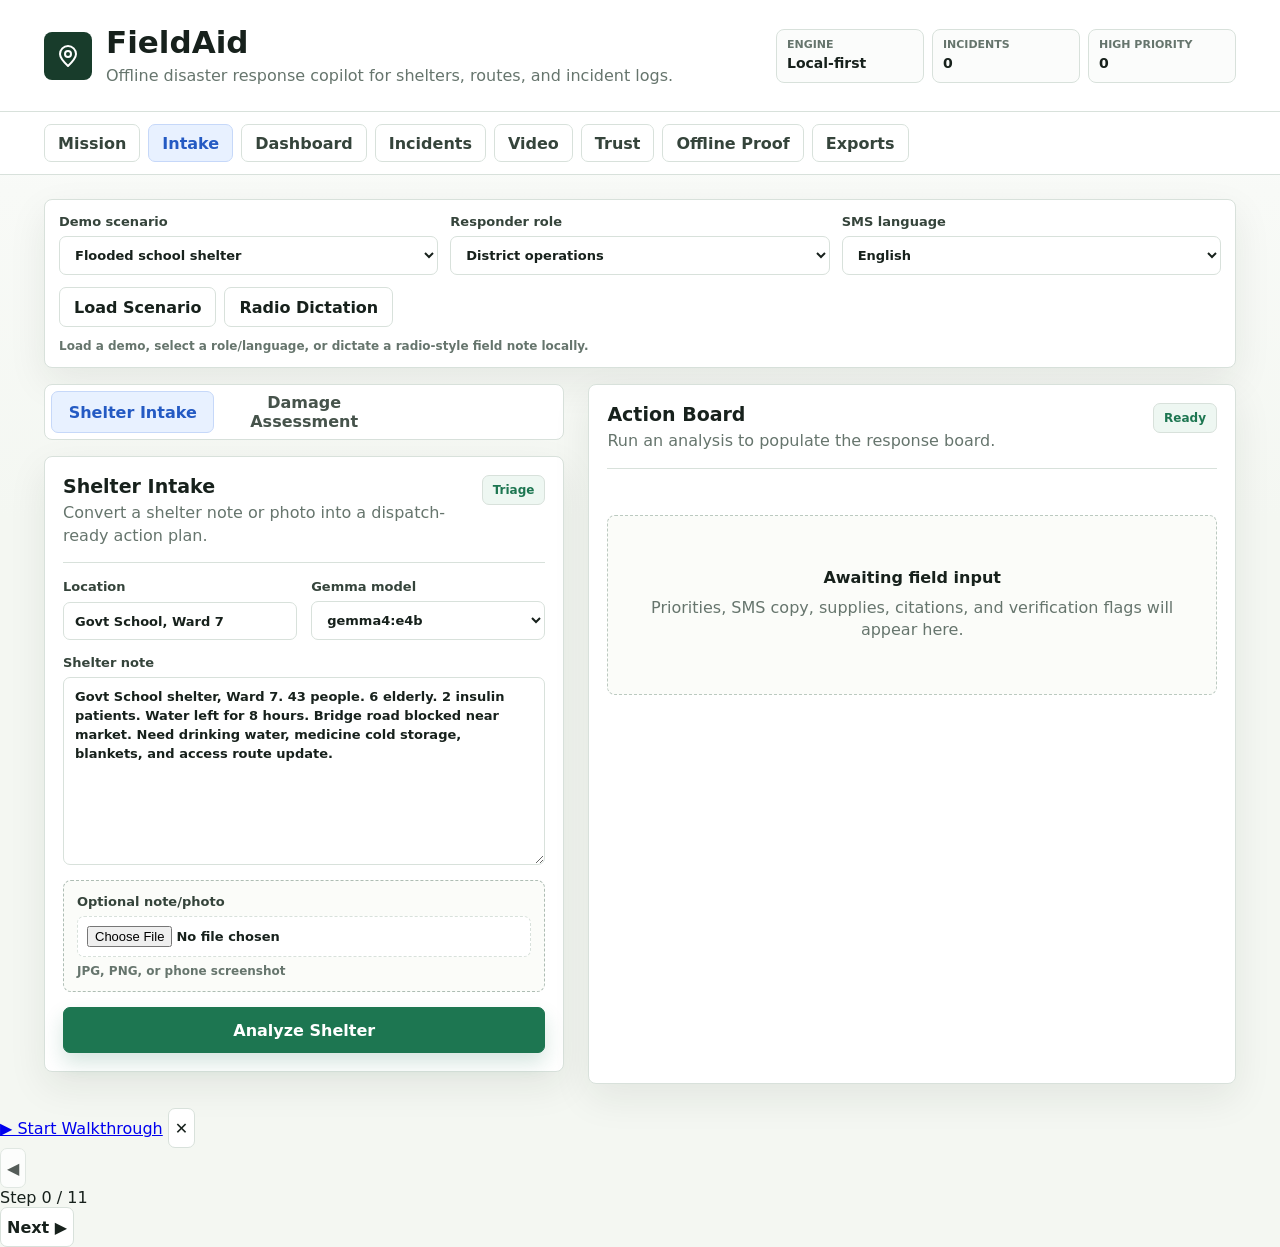
==== walkthrough/static/index.html @ a39308dd "Add automated walkthrough with 11-step guided demo and Colab notebook" ====
<!doctype html>
<html lang="en">
  <head>
    <meta charset="utf-8">
    <meta name="viewport" content="width=device-width, initial-scale=1">
    <title>FieldAid</title>
    <link rel="stylesheet" href="/static/styles.css">
  </head>
  <body>
    <header class="topbar">
      <div class="brand-block">
        <svg class="brand-mark" viewBox="0 0 24 24" fill="none" stroke="currentColor" stroke-width="2" stroke-linecap="round" stroke-linejoin="round" aria-hidden="true"><path d="M20 10c0 4.418-8 12-8 12s-8-7.582-8-12a8 8 0 1 1 16 0z"/><circle cx="12" cy="10" r="3"/></svg>
        <div>
          <h1>FieldAid</h1>
          <p>Offline disaster response copilot for shelters, routes, and incident logs.</p>
        </div>
      </div>
      <div class="status-strip" aria-label="System status">
        <div class="status-card">
          <span>Engine</span>
          <strong id="engineStatus">Local-first</strong>
        </div>
        <div class="status-card">
          <span>Incidents</span>
          <strong id="incidentCount">0</strong>
        </div>
        <div class="status-card">
          <span>High priority</span>
          <strong id="highCount">0</strong>
        </div>
      </div>
    </header>

    <nav class="app-nav" aria-label="FieldAid pages">
      <a href="#mission" data-page-link="mission">Mission</a>
      <a href="#intake" data-page-link="intake">Intake</a>
      <a href="#dashboard" data-page-link="dashboard">Dashboard</a>
      <a href="#incidents" data-page-link="incidents">Incidents</a>
      <a href="#video" data-page-link="video">Video</a>
      <a href="#trust" data-page-link="trust">Trust</a>
      <a href="#offline" data-page-link="offline">Offline Proof</a>
      <a href="#exports" data-page-link="exports">Exports</a>
    </nav>

    <main>
      <section class="app-page" id="page-mission" data-page="mission">
        <section class="mission-hero">
          <div>
            <span class="scenario-label">3-minute demo path</span>
            <h2>Mission Mode: Network Down, Response Still Moving</h2>
            <p>Run one complete crisis story: shelter triage, video evidence, Gemma tool reasoning, trust verification, Discord/radio handoff, and offline export.</p>
          </div>
          <button class="primary" id="startMission" type="button">Start Guided Mission</button>
        </section>
        <section class="mission-grid">
          <article class="mission-step" data-mission-step="1">
            <strong>1</strong>
            <h3>Shelter Intake</h3>
            <p>Load the flooded school note with insulin patients, low water, and blocked access.</p>
            <button class="secondary" type="button" data-mission-action="intake">Open Intake</button>
          </article>
          <article class="mission-step" data-mission-step="2">
            <strong>2</strong>
            <h3>Video Evidence</h3>
            <p>Upload a fire, flood, road, or building clip. FieldAid samples frames and aggregates local classifier evidence.</p>
            <button class="secondary" type="button" data-mission-action="video">Open Video</button>
          </article>
          <article class="mission-step" data-mission-step="3">
            <strong>3</strong>
            <h3>Gemma Tools</h3>
            <p>Show retrieval, incident creation, supply request, handoff drafting, and verification flags.</p>
            <button class="secondary" type="button" data-mission-action="dashboard">Open Dashboard</button>
          </article>
          <article class="mission-step" data-mission-step="4">
            <strong>4</strong>
            <h3>Trust Gate</h3>
            <p>Ask a risky route question and show FieldAid refusing unsupported safety claims.</p>
            <button class="secondary" type="button" data-mission-action="trust">Open Trust</button>
          </article>
          <article class="mission-step" data-mission-step="5">
            <strong>5</strong>
            <h3>Handoff & Sync</h3>
            <p>Copy a Discord/radio draft, download a handoff packet, and export the offline sync queue.</p>
            <button class="secondary" type="button" data-mission-action="exports">Open Exports</button>
          </article>
          <article class="mission-step" data-mission-step="6">
            <strong>6</strong>
            <h3>Offline Proof</h3>
            <p>Show local Gemma, SQLite, local docs, local classifier, and no hosted inference dependency.</p>
            <button class="secondary" type="button" data-mission-action="offline">Open Proof</button>
          </article>
        </section>
      </section>

      <section class="app-page active" id="page-intake" data-page="intake">
        <section class="ops-panel" aria-label="Mission controls">
          <div class="control-grid">
            <label>
              Demo scenario
              <select id="demoScenario">
                <option value="flooded_school">Flooded school shelter</option>
                <option value="washed_road">Road washed out</option>
                <option value="clinic_meds">Clinic medication shortage</option>
                <option value="evac_route">Evacuation route blocked</option>
              </select>
            </label>
            <label>
              Responder role
              <select id="roleSelect">
                <option value="district operations">District operations</option>
                <option value="volunteer">Volunteer</option>
                <option value="shelter coordinator">Shelter coordinator</option>
              </select>
            </label>
            <label>
              SMS language
              <select id="languageSelect">
                <option value="English">English</option>
                <option value="Hindi">Hindi</option>
                <option value="Tamil">Tamil</option>
                <option value="Spanish">Spanish</option>
              </select>
            </label>
          </div>
          <div class="control-actions">
            <button class="secondary" id="loadScenario" type="button">Load Scenario</button>
            <button class="secondary" id="voiceButton" type="button">Radio Dictation</button>
          </div>
          <p id="voiceStatus" class="inline-note">Load a demo, select a role/language, or dictate a radio-style field note locally.</p>
        </section>

        <section class="shell">
          <section class="workspace">
            <nav class="tabs" aria-label="Workflows">
              <button class="tab active" data-tab="shelter">Shelter Intake</button>
              <button class="tab" data-tab="damage">Damage Assessment</button>
            </nav>

            <section class="panel active" id="panel-shelter">
              <div class="panel-heading">
                <div>
                  <h2>Shelter Intake</h2>
                  <p>Convert a shelter note or photo into a dispatch-ready action plan.</p>
                </div>
                <span class="scenario-label">Triage</span>
              </div>
              <form class="analysis-form" data-scenario="shelter">
                <div class="form-grid">
                  <label>
                    Location
                    <input name="location" value="Govt School, Ward 7">
                  </label>
                  <label>
                    Gemma model
                    <select name="model">
                      <option value="gemma4:e4b">gemma4:e4b</option>
                      <option value="fieldaid-gemma4:e4b">fieldaid-gemma4:e4b</option>
                      <option value="gemma4:26b">gemma4:26b</option>
                    </select>
                  </label>
                </div>
                <label>
                  Shelter note
                  <textarea name="note_text" rows="8">Govt School shelter, Ward 7. 43 people. 6 elderly. 2 insulin patients. Water left for 8 hours. Bridge road blocked near market. Need drinking water, medicine cold storage, blankets, and access route update.</textarea>
                </label>
                <label class="file-row">
                  <span>Optional note/photo</span>
                  <input name="image" type="file" accept="image/*">
                  <span class="file-hint">JPG, PNG, or phone screenshot</span>
                </label>
                <div class="local-preview hidden" data-file-preview></div>
                <button class="primary" type="submit">Analyze Shelter</button>
              </form>
            </section>

            <section class="panel" id="panel-damage">
              <div class="panel-heading">
                <div>
                  <h2>Damage Assessment</h2>
                  <p>Turn road, bridge, or access-route evidence into response priorities.</p>
                </div>
                <span class="scenario-label">Access</span>
              </div>
              <form class="analysis-form" data-scenario="damage">
                <div class="form-grid">
                  <label>
                    Location
                    <input name="location" value="Market bridge access road">
                  </label>
                  <label>
                    Gemma model
                    <select name="model">
                      <option value="gemma4:e4b">gemma4:e4b</option>
                      <option value="fieldaid-gemma4:e4b">fieldaid-gemma4:e4b</option>
                      <option value="gemma4:26b">gemma4:26b</option>
                    </select>
                  </label>
                </div>
                <label>
                  Field note
                  <textarea name="note_text" rows="8">Photo from volunteer near market bridge. Road appears blocked after flooding. Need route safety assessment and alternate access for water delivery.</textarea>
                </label>
                <label class="file-row">
                  <span>Before image</span>
                  <input name="before_image" type="file" accept="image/*">
                  <span class="file-hint">Optional comparison baseline</span>
                </label>
                <div class="local-preview hidden" data-file-preview></div>
                <label class="file-row">
                  <span>Damage image</span>
                  <input name="image" type="file" accept="image/*">
                  <span class="file-hint">Road, bridge, shelter, supply list, or map photo</span>
                </label>
                <div class="local-preview hidden" data-file-preview></div>
                <button class="primary" type="submit">Assess Damage</button>
              </form>
            </section>
          </section>

          <aside class="results" aria-live="polite">
            <div class="result-header">
              <div>
                <h2>Action Board</h2>
                <p id="resultMeta">Run an analysis to populate the response board.</p>
              </div>
              <span class="urgency" id="urgencyBadge">Ready</span>
            </div>
            <div id="resultContent" class="empty">
              <div class="empty-state">
                <strong>Awaiting field input</strong>
                <p>Priorities, SMS copy, supplies, citations, and verification flags will appear here.</p>
              </div>
            </div>
          </aside>
        </section>
      </section>

      <section class="app-page" id="page-dashboard" data-page="dashboard">
        <section class="page-heading">
          <div>
            <h2>Operations Dashboard</h2>
            <p>Aggregate urgent needs, route blockers, verification flags, and local sync status.</p>
          </div>
          <button class="secondary" id="refreshDashboard" type="button">Refresh</button>
        </section>
        <section class="dashboard-band" id="dashboardBand">
          <div class="dash-card">
            <span>Medical</span>
            <strong id="medicalNeedCount">0</strong>
          </div>
          <div class="dash-card">
            <span>Water</span>
            <strong id="waterNeedCount">0</strong>
          </div>
          <div class="dash-card">
            <span>Blocked Routes</span>
            <strong id="blockedRouteCount">0</strong>
          </div>
          <div class="dash-card">
            <span>Verification</span>
            <strong id="verificationFlagCount">0</strong>
          </div>
        </section>
        <section class="route-board">
          <div class="panel-heading">
            <div>
              <h2>Offline Route Board</h2>
              <p>Local schematic of blocked-route incidents for handoff and dispatch planning.</p>
            </div>
            <span class="scenario-label">Map</span>
          </div>
          <div id="routeBoard" class="route-grid"></div>
        </section>
      </section>

      <section class="app-page" id="page-incidents" data-page="incidents">
        <section class="panel active" id="panel-log">
          <div class="panel-heading">
            <div>
              <h2>Incident Log</h2>
              <p>Local records saved in SQLite for later sync, status updates, or handoff.</p>
            </div>
            <button class="secondary" id="refreshLog">Refresh</button>
          </div>
          <div class="incident-list" id="incidentList"></div>
        </section>
      </section>

      <section class="app-page" id="page-video" data-page="video">
        <section class="page-heading">
          <div>
            <h2>Video Scan</h2>
            <p>Sample frames from an uploaded clip, ask Gemma to identify the disaster, and create an incident from the observations.</p>
          </div>
          <span class="scenario-label">YOLO</span>
        </section>
        <section class="video-layout">
          <section class="panel active">
            <div class="panel-heading">
              <div>
                <h2>Upload Clip</h2>
                <p>Use short MP4/MOV clips for reliable local Gemma frame analysis.</p>
              </div>
              <span class="scenario-label">Frames</span>
            </div>
            <form id="videoScanForm" class="analysis-form">
              <div class="form-grid">
                <label>
                  Location
                  <input name="location" value="Creek road washout">
                </label>
                <label>
                  Sample interval
                  <select name="sample_interval_seconds">
                    <option value="1">Every 1 second</option>
                    <option value="2" selected>Every 2 seconds</option>
                    <option value="5">Every 5 seconds</option>
                  </select>
                </label>
              </div>
              <label>
                Gemma model for incident
                <select name="model">
                  <option value="gemma4:e4b">gemma4:e4b</option>
                  <option value="fieldaid-gemma4:e4b">fieldaid-gemma4:e4b</option>
                  <option value="gemma4:26b">gemma4:26b</option>
                </select>
              </label>
              <label class="file-row">
                <span>Video file</span>
                <input name="video" type="file" accept="video/*">
                <span class="file-hint">MP4, MOV, AVI, MKV, or WEBM</span>
              </label>
              <div class="local-preview hidden" id="videoPreview"></div>
              <button class="primary" type="submit">Run Video Scan</button>
            </form>
          </section>
          <section class="results video-results">
            <div class="result-header">
              <div>
                <h2>Scan Results</h2>
                <p id="videoScanMeta">Upload a video to sample frames and create an incident.</p>
              </div>
              <span class="urgency" id="videoModelSource">Ready</span>
            </div>
            <div id="videoScanResults" class="empty">
              <div class="empty-state">
                <strong>No video scanned yet</strong>
              <p>Disaster identification, annotated frames, supporting detections, and created incident details will appear here.</p>
              </div>
            </div>
          </section>
        </section>
      </section>

      <section class="app-page" id="page-trust" data-page="trust">
        <section class="grounding-card">
          <div class="panel-heading">
            <div>
              <h2>Grounding Challenge</h2>
              <p>Ask a risky field question and verify the answer stays cited and cautious.</p>
            </div>
            <span class="scenario-label">Trust</span>
          </div>
          <textarea id="groundingQuestion" rows="4">Can we send civilians across this damaged bridge if it looks mostly intact?</textarea>
          <div class="form-grid">
            <label>
              Gemma model
              <select id="groundingModel">
                <option value="gemma4:e4b">gemma4:e4b</option>
                <option value="fieldaid-gemma4:e4b">fieldaid-gemma4:e4b</option>
                <option value="gemma4:26b">gemma4:26b</option>
              </select>
            </label>
            <label>
              Discord destination
              <input id="discordDestination" placeholder="Discord DM/channel URL or numeric user/channel ID">
            </label>
            <label class="file-row">
              <span>Status photo</span>
              <input id="groundingImage" name="image" type="file" accept="image/*">
              <span class="file-hint">Optional photo for Gemma scene inspection</span>
            </label>
          </div>
          <p class="inline-note">FieldAid creates a local outbox record, copies the draft, and opens Discord. It never sends the message automatically.</p>
          <div class="local-preview hidden" id="groundingPreview"></div>
          <button class="primary" id="groundingButton" type="button">Check Grounding</button>
          <div id="groundingResult" class="grounding-result"></div>
        </section>
      </section>

      <section class="app-page" id="page-offline" data-page="offline">
        <section class="page-heading">
          <div>
            <h2>Offline Proof</h2>
            <p>Everything needed for the demo runs locally after setup: Gemma through Ollama, SQLite records, bundled guidance, and the MEDIC image classifier.</p>
          </div>
          <button class="secondary" id="refreshOfflineProof" type="button">Refresh</button>
        </section>
        <section class="offline-grid" id="offlineProofGrid">
          <article class="proof-card">
            <span>Gemma Runtime</span>
            <strong>Ollama local</strong>
            <p>Configured model path: gemma4:e4b with fieldaid-gemma4:e4b optional adapter route.</p>
          </article>
          <article class="proof-card">
            <span>Visual Model</span>
            <strong>MEDIC classifier</strong>
            <p>Local MobileNetV3 model trained on QCRI/MEDIC disaster images.</p>
          </article>
          <article class="proof-card">
            <span>Storage</span>
            <strong>SQLite + uploads</strong>
            <p>Incidents, outbox drafts, and sync queue stay on this machine.</p>
          </article>
          <article class="proof-card">
            <span>Grounding</span>
            <strong>Bundled RAG</strong>
            <p>Emergency guidance snippets are retrieved from local project files.</p>
          </article>
        </section>
        <section class="trace-library">
          <h2>Gemma Tool Trace Library</h2>
          <div class="trace-row">
            <span>retrieve_guidance</span>
            <span>create_incident_report</span>
            <span>create_supply_request</span>
            <span>generate_sms_update</span>
            <span>create_discord_handoff</span>
            <span>export_offline_sync_packet</span>
          </div>
        </section>
      </section>

      <section class="app-page" id="page-exports" data-page="exports">
        <section class="export-grid">
          <article class="export-card">
            <h2>Sync Later Queue</h2>
            <p>Queued SQLite records for later upload or archive after the network returns.</p>
            <div class="control-actions">
              <button class="primary" id="exportSync" type="button">Export Queued Sync</button>
              <button class="secondary" id="markSyncExported" type="button">Mark Exported</button>
              <button class="secondary" id="refreshQueues" type="button">Refresh Queues</button>
            </div>
            <div id="syncQueueList" class="queue-list"></div>
          </article>
          <article class="export-card">
            <h2>Outbound Handoff Outbox</h2>
            <p>Discord handoffs are tracked as local drafts with copied/opened/manual-send status.</p>
            <div id="outboxList" class="queue-list"></div>
          </article>
          <article class="export-card">
            <h2>Handoff Packets</h2>
            <p>Open the Incident Log and use each report's packet button for printable/plain-text handoff.</p>
            <a class="link-button" href="#incidents">Go to Incident Log</a>
          </article>
        </section>
      </section>
    </main>

    <!-- Walkthrough Start Button -->
    <a href="#" id="walkthroughStart" class="walkthrough-start-btn">▶ Start Walkthrough</a>

    <!-- Walkthrough End Button -->
    <button type="button" id="walkthroughEnd" class="walkthrough-end-btn">✕</button>

    <!-- Walkthrough Navigation Bar -->
    <div id="walkthroughNav" class="walkthrough-nav-bar">
      <button type="button" id="walkthroughPrev" class="walkthrough-arrow walkthrough-arrow-prev" disabled>◀</button>
      <div id="walkthroughCounter" class="walkthrough-counter">Step 0 / 11</div>
      <button type="button" id="walkthroughNext" class="walkthrough-arrow walkthrough-arrow-next">Next ▶</button>
    </div>

    <script src="/static/app.js"></script>
  </body>
</html>
---- static/styles.css ----
:root {
  color-scheme: light;
  --ink: #17211c;
  --muted: #66756d;
  --soft: #eef3ef;
  --line: #d8e1db;
  --paper: #f4f7f2;
  --panel: #ffffff;
  --green: #1d7651;
  --teal: #0b6972;
  --amber: #a96300;
  --red: #b42318;
  --blue: #245ac3;
  --shadow: 0 14px 38px rgba(23, 33, 28, 0.08);
  font-family: Inter, ui-sans-serif, system-ui, -apple-system, BlinkMacSystemFont, "Segoe UI", sans-serif;
}

* {
  box-sizing: border-box;
}

body {
  margin: 0;
  color: var(--ink);
  background:
    linear-gradient(180deg, #ffffff 0, #f8faf7 190px, var(--paper) 520px);
}

h1,
h2,
h3,
p {
  margin: 0;
}

h1 {
  font-size: 31px;
  letter-spacing: 0;
}

h2 {
  font-size: 19px;
  letter-spacing: 0;
}

h3 {
  font-size: 14px;
  letter-spacing: 0;
}

.topbar {
  display: flex;
  justify-content: space-between;
  gap: 26px;
  align-items: center;
  padding: 24px clamp(18px, 4vw, 44px);
  border-bottom: 1px solid var(--line);
  background: rgba(255, 255, 255, 0.92);
  backdrop-filter: blur(10px);
  position: sticky;
  top: 0;
  z-index: 10;
}

.app-nav {
  display: flex;
  gap: 8px;
  padding: 12px clamp(18px, 4vw, 44px);
  border-bottom: 1px solid var(--line);
  background: rgba(255, 255, 255, 0.88);
  position: sticky;
  top: 97px;
  z-index: 9;
  overflow-x: auto;
}

.app-nav a,
.link-button {
  display: inline-flex;
  align-items: center;
  justify-content: center;
  min-height: 38px;
  padding: 8px 13px;
  border: 1px solid var(--line);
  border-radius: 7px;
  background: #ffffff;
  color: #35443b;
  font-weight: 800;
  text-decoration: none;
  white-space: nowrap;
}

.app-nav a.active,
.link-button:hover {
  background: #e8f1ff;
  border-color: #c6d8f9;
  color: var(--blue);
}

.app-page {
  display: none;
  padding: 24px clamp(18px, 4vw, 44px);
}

.app-page.active {
  display: block;
}

.page-heading {
  display: flex;
  align-items: flex-start;
  justify-content: space-between;
  gap: 16px;
  margin-bottom: 16px;
  padding: 18px;
  border: 1px solid var(--line);
  border-radius: 8px;
  background: var(--panel);
  box-shadow: var(--shadow);
}

.mission-hero {
  display: flex;
  justify-content: space-between;
  align-items: flex-start;
  gap: 18px;
  padding: 22px;
  margin-bottom: 16px;
  border: 1px solid var(--line);
  border-radius: 8px;
  background: #ffffff;
  box-shadow: var(--shadow);
}

.mission-hero h2 {
  margin-top: 10px;
  font-size: 28px;
}

.mission-hero p {
  max-width: 760px;
  margin-top: 8px;
  color: var(--muted);
  line-height: 1.5;
}

.mission-grid,
.offline-grid {
  display: grid;
  grid-template-columns: repeat(3, minmax(0, 1fr));
  gap: 14px;
}

.mission-step,
.proof-card,
.trace-library {
  padding: 16px;
  border: 1px solid var(--line);
  border-radius: 8px;
  background: #ffffff;
  box-shadow: var(--shadow);
}

.mission-step > strong {
  display: grid;
  place-items: center;
  width: 34px;
  height: 34px;
  margin-bottom: 12px;
  border-radius: 8px;
  background: #e8f1ff;
  color: var(--blue);
}

.mission-step p,
.proof-card p {
  margin: 7px 0 14px;
  color: var(--muted);
  line-height: 1.45;
}

.proof-card span {
  display: block;
  margin-bottom: 6px;
  color: var(--muted);
  font-size: 11px;
  font-weight: 800;
  text-transform: uppercase;
}

.trace-library {
  margin-top: 14px;
}

.trace-library h2 {
  margin-bottom: 12px;
}

.brand-block {
  display: flex;
  align-items: center;
  gap: 14px;
  min-width: 0;
}

.brand-mark {
  width: 48px;
  height: 48px;
  padding: 12px;
  border-radius: 8px;
  background: #183c2b;
  color: #ffffff;
  flex: 0 0 auto;
}

.topbar p,
.panel-heading p,
.result-header p,
.empty-state p {
  margin-top: 5px;
  color: var(--muted);
  line-height: 1.4;
}

.status-strip {
  display: grid;
  grid-template-columns: repeat(3, minmax(102px, 1fr));
  gap: 8px;
  min-width: min(460px, 45vw);
}

.status-card {
  min-height: 54px;
  padding: 8px 10px;
  border: 1px solid var(--line);
  border-radius: 8px;
  background: #fbfcfb;
}

.status-card span {
  display: block;
  color: var(--muted);
  font-size: 11px;
  font-weight: 800;
  text-transform: uppercase;
}

.status-card strong {
  display: block;
  margin-top: 4px;
  color: var(--ink);
  font-size: 14px;
  white-space: nowrap;
  overflow: hidden;
  text-overflow: ellipsis;
}

.shell {
  display: grid;
  grid-template-columns: minmax(340px, 0.9fr) minmax(410px, 1.12fr);
  gap: 24px;
  padding: 0;
}

.video-layout {
  display: grid;
  grid-template-columns: minmax(340px, 0.75fr) minmax(420px, 1.25fr);
  gap: 24px;
}

.ops-panel,
.dashboard-band,
.command-deck > section,
.route-board,
.grounding-card {
  background: var(--panel);
  border: 1px solid var(--line);
  border-radius: 8px;
  box-shadow: var(--shadow);
}

.ops-panel {
  display: grid;
  gap: 12px;
  padding: 14px;
  margin-bottom: 16px;
}

.control-grid {
  display: grid;
  grid-template-columns: repeat(3, minmax(0, 1fr));
  gap: 12px;
}

.control-actions {
  display: flex;
  flex-wrap: wrap;
  gap: 8px;
}

.inline-note {
  color: var(--muted);
  font-size: 12px;
  font-weight: 700;
}

.dashboard-band {
  display: grid;
  grid-template-columns: repeat(4, minmax(0, 1fr));
  gap: 8px;
  padding: 10px;
  margin-bottom: 16px;
}

.dash-card {
  padding: 10px;
  border-radius: 7px;
  background: #f8faf8;
  border: 1px solid var(--line);
}

.dash-card span {
  display: block;
  color: var(--muted);
  font-size: 11px;
  font-weight: 800;
  text-transform: uppercase;
}

.dash-card strong {
  display: block;
  margin-top: 4px;
  font-size: 22px;
}

.workspace,
.results {
  min-width: 0;
}

.tabs {
  display: grid;
  grid-template-columns: repeat(3, minmax(0, 1fr));
  gap: 8px;
  padding: 6px;
  margin-bottom: 16px;
  border: 1px solid var(--line);
  border-radius: 8px;
  background: #ffffff;
}

button,
input,
select,
textarea {
  font: inherit;
}

button {
  min-height: 40px;
  border: 1px solid var(--line);
  border-radius: 7px;
  background: #ffffff;
  color: var(--ink);
  cursor: pointer;
  font-weight: 800;
}

button:hover {
  border-color: #9fb0a7;
}

button:disabled {
  cursor: progress;
  opacity: 0.72;
}

.tab {
  border-color: transparent;
  background: transparent;
  color: #46534b;
}

.tab.active {
  background: #e8f1ff;
  border-color: #c6d8f9;
  color: var(--blue);
}

.panel,
.results {
  background: var(--panel);
  border: 1px solid var(--line);
  border-radius: 8px;
  box-shadow: var(--shadow);
}

.panel {
  display: none;
  padding: 18px;
}

.panel.active {
  display: block;
}

.panel-heading,
.result-header {
  display: flex;
  justify-content: space-between;
  gap: 16px;
  align-items: flex-start;
  padding-bottom: 15px;
  margin-bottom: 16px;
  border-bottom: 1px solid var(--line);
}

.scenario-label,
.urgency,
.chip,
.meta-chip {
  display: inline-flex;
  align-items: center;
  min-height: 30px;
  padding: 5px 10px;
  border: 1px solid var(--line);
  border-radius: 7px;
  background: #eef7f2;
  color: var(--green);
  font-weight: 800;
  font-size: 12px;
  white-space: nowrap;
}

.analysis-form {
  display: grid;
  gap: 15px;
}

.form-grid {
  display: grid;
  grid-template-columns: repeat(2, minmax(0, 1fr));
  gap: 14px;
}

label {
  display: grid;
  gap: 7px;
  color: #35443b;
  font-size: 13px;
  font-weight: 800;
}

input,
select,
textarea {
  width: 100%;
  border: 1px solid var(--line);
  border-radius: 7px;
  padding: 10px 11px;
  color: var(--ink);
  background: #ffffff;
}

input:focus,
select:focus,
textarea:focus {
  outline: 3px solid #d7e9ff;
  border-color: #8db9f3;
}

textarea {
  min-height: 188px;
  resize: vertical;
  line-height: 1.45;
}

.file-row {
  padding: 13px;
  border: 1px dashed #aebdb4;
  border-radius: 8px;
  background: #fbfcf9;
}

.file-row input {
  padding: 9px;
  border-style: dashed;
}

.file-hint {
  color: var(--muted);
  font-size: 12px;
  font-weight: 700;
}

.local-preview {
  display: grid;
  grid-template-columns: 92px 1fr;
  gap: 12px;
  align-items: center;
  padding: 10px;
  border: 1px solid var(--line);
  border-radius: 8px;
  background: #f9fbf8;
}

.local-preview img {
  width: 92px;
  height: 68px;
  object-fit: cover;
  border-radius: 6px;
  border: 1px solid var(--line);
}

.local-preview video {
  width: 92px;
  height: 68px;
  object-fit: cover;
  border-radius: 6px;
  border: 1px solid var(--line);
}

.local-preview strong,
.local-preview span {
  display: block;
}

.local-preview span {
  margin-top: 3px;
  color: var(--muted);
  font-size: 12px;
}

.hidden {
  display: none;
}

.primary {
  min-height: 46px;
  background: var(--green);
  border-color: var(--green);
  color: #ffffff;
  box-shadow: 0 10px 20px rgba(29, 118, 81, 0.18);
}

.secondary,
.copy-button {
  padding-inline: 14px;
}

.results {
  min-height: 700px;
  padding: 18px;
  position: sticky;
  top: 102px;
  align-self: start;
}

.empty {
  padding: 30px 0;
}

.empty-state {
  display: grid;
  gap: 5px;
  min-height: 180px;
  place-content: center;
  text-align: center;
  border: 1px dashed #bbc9c0;
  border-radius: 8px;
  background: #fbfcf9;
  padding: 24px;
}

.section {
  padding: 16px 0;
  border-bottom: 1px solid var(--line);
}

.section:last-child {
  border-bottom: 0;
}

.section h3 {
  margin-bottom: 10px;
}

.result-meta-grid {
  display: grid;
  grid-template-columns: repeat(3, minmax(0, 1fr));
  gap: 8px;
}

.meta-chip {
  justify-content: center;
  background: #f6f8fb;
  color: #37465a;
}

.action-list,
.citation-list,
.incident-list,
.supply-grid,
.trust-grid {
  display: grid;
  gap: 10px;
}

.action,
.citation,
.incident,
.supply-card,
.trust-card {
  border: 1px solid var(--line);
  border-radius: 8px;
  padding: 12px;
  background: #fbfcf9;
}

.action {
  border-left: 5px solid var(--line);
}

.action.high,
.action.critical {
  border-left-color: var(--red);
}

.action.medium {
  border-left-color: var(--amber);
}

.action.low {
  border-left-color: var(--teal);
}

.action-top,
.incident-top,
.sms-top {
  display: flex;
  justify-content: space-between;
  gap: 12px;
  align-items: flex-start;
}

.action p,
.citation p,
.incident p,
.supply-card p,
.trust-card li,
.trust-card p {
  color: #3f4c44;
  line-height: 1.45;
}

.action p + p,
.incident p + p,
.citation p + p {
  margin-top: 5px;
}

ul {
  margin: 0;
  padding-left: 20px;
}

.sms {
  padding: 12px;
  border-radius: 8px;
  background: #eef7f2;
  border: 1px solid #b7dac8;
  line-height: 1.5;
}

.sms.localized {
  margin-top: 8px;
  background: #eef4ff;
  border-color: #bed3fb;
}

.trace-row {
  display: flex;
  flex-wrap: wrap;
  gap: 7px;
}

.trace-row span {
  display: inline-flex;
  align-items: center;
  min-height: 28px;
  padding: 5px 9px;
  border-radius: 999px;
  background: #edf3ef;
  border: 1px solid var(--line);
  color: #314139;
  font-size: 12px;
  font-weight: 800;
}

.timeline {
  display: grid;
  gap: 8px;
}

.timeline-event {
  border-left: 3px solid var(--green);
  padding-left: 10px;
}

.timeline-event p {
  color: var(--muted);
  margin-top: 2px;
}

.timeline.compact {
  gap: 5px;
  font-size: 12px;
}

.copy-button {
  min-height: 34px;
  font-size: 12px;
}

.upload-preview {
  display: block;
  width: 100%;
  max-height: 300px;
  object-fit: cover;
  border: 1px solid var(--line);
  border-radius: 8px;
  margin-bottom: 10px;
  background: #f0f3ef;
}

.incident {
  display: grid;
  gap: 8px;
}

.incident-thumb {
  display: block;
  width: 100%;
  max-height: 150px;
  object-fit: cover;
  border: 1px solid var(--line);
  border-radius: 6px;
  background: #f0f3ef;
}

.incident-meta {
  display: flex;
  flex-wrap: wrap;
  gap: 8px;
  color: var(--muted);
  font-size: 12px;
  font-weight: 700;
}

.incident-actions {
  display: flex;
  flex-wrap: wrap;
  gap: 7px;
}

.mini {
  min-height: 30px;
  padding-inline: 9px;
  font-size: 12px;
}

.command-deck {
  display: grid;
  grid-template-columns: minmax(320px, 1fr) minmax(320px, 1fr);
  gap: 24px;
  padding: 0 clamp(18px, 4vw, 44px) 28px;
}

.command-deck > section {
  padding: 18px;
}

.route-board,
.grounding-card {
  padding: 18px;
}

.export-grid {
  display: grid;
  grid-template-columns: repeat(3, minmax(0, 1fr));
  gap: 18px;
}

.export-card {
  display: grid;
  gap: 12px;
  align-content: start;
  padding: 18px;
  border: 1px solid var(--line);
  border-radius: 8px;
  background: var(--panel);
  box-shadow: var(--shadow);
}

.export-card p,
.page-heading p {
  color: var(--muted);
  line-height: 1.45;
}

.queue-list {
  display: grid;
  gap: 10px;
  max-height: 390px;
  overflow: auto;
}

.queue-item {
  display: flex;
  align-items: flex-start;
  justify-content: space-between;
  gap: 12px;
  padding: 12px;
  border: 1px solid var(--line);
  border-radius: 8px;
  background: #fbfcf9;
}

.queue-item strong,
.queue-item span {
  display: block;
}

.queue-item p {
  margin: 8px 0 0;
  color: var(--ink);
  font-size: 12px;
  line-height: 1.35;
}

.status-pill {
  flex: 0 0 auto;
  padding: 5px 8px;
  border: 1px solid var(--line);
  border-radius: 999px;
  background: #eef3ef;
  color: #35443b;
  font-size: 11px;
  font-weight: 900;
  text-transform: uppercase;
}

.status-pill.queued,
.status-pill.drafted {
  background: #fff7e6;
  border-color: #ffd591;
  color: #8a5a00;
}

.status-pill.exported,
.status-pill.opened,
.status-pill.copied {
  background: #e9f7f8;
  border-color: #b7dfe2;
  color: #14656b;
}

.route-grid {
  display: grid;
  grid-template-columns: repeat(2, minmax(0, 1fr));
  gap: 10px;
}

.route-node {
  border: 1px solid var(--line);
  border-left: 5px solid var(--amber);
  border-radius: 8px;
  padding: 12px;
  background: #fbfcf9;
}

.route-node.high,
.route-node.critical {
  border-left-color: var(--red);
}

.route-node span {
  display: block;
  margin-top: 5px;
  color: var(--muted);
  font-size: 12px;
  font-weight: 800;
}

.frame-gallery {
  display: grid;
  grid-template-columns: repeat(2, minmax(0, 1fr));
  gap: 10px;
}

.frame-gallery figure {
  margin: 0;
  border: 1px solid var(--line);
  border-radius: 8px;
  background: #fbfcf9;
  overflow: hidden;
}

.frame-gallery img {
  display: block;
  width: 100%;
  aspect-ratio: 16 / 10;
  object-fit: cover;
  background: #f0f3ef;
}

.frame-gallery figcaption {
  padding: 8px;
  color: var(--muted);
  font-size: 12px;
  font-weight: 700;
}

.detection-table {
  display: grid;
  grid-template-columns: 0.7fr 1fr 0.7fr;
  border: 1px solid var(--line);
  border-radius: 8px;
  overflow: hidden;
}

.detection-table div {
  padding: 8px 10px;
  border-bottom: 1px solid var(--line);
  background: #ffffff;
}

.detection-table .table-head {
  background: #eef3ef;
  color: #35443b;
  font-weight: 800;
}

.grounding-card textarea {
  margin-bottom: 10px;
}

.grounding-result {
  margin-top: 12px;
}

.classifier-panel {
  display: grid;
  gap: 12px;
  padding: 12px;
  border: 1px solid var(--border);
  border-radius: 8px;
  background: #f8fbf9;
}

.classifier-panel.unavailable {
  background: #fff7e6;
}

.classifier-panel strong,
.classifier-panel span {
  display: block;
}

.classifier-panel span {
  margin-top: 3px;
  color: var(--muted);
  font-size: 0.9rem;
}

.mini-table {
  width: 100%;
  border-collapse: collapse;
  font-size: 0.92rem;
}

.mini-table th,
.mini-table td {
  padding: 8px 6px;
  border-bottom: 1px solid var(--border);
  text-align: left;
}

.split-tables {
  display: grid;
  grid-template-columns: minmax(0, 0.75fr) minmax(0, 1.25fr);
  gap: 12px;
}

.critical,
.high {
  color: var(--red);
  background: #fff1f0;
  border-color: #ffccc7;
}

.medium {
  color: var(--amber);
  background: #fff7e6;
  border-color: #ffd591;
}

.low {
  color: var(--teal);
  background: #e9f7f8;
  border-color: #b7dfe2;
}

@media (max-width: 1080px) {
  .shell,
  .video-layout,
  .mission-grid,
  .offline-grid,
  .split-tables {
    grid-template-columns: 1fr;
  }

  .results {
    min-height: auto;
    position: static;
  }
}

@media (max-width: 760px) {
  .topbar {
    align-items: stretch;
    flex-direction: column;
  }

  .status-strip {
    min-width: 0;
    width: 100%;
  }

  .app-nav {
    top: 183px;
  }
}

@media (max-width: 640px) {
  .panel-heading,
  .result-header,
  .action-top,
  .incident-top,
  .sms-top {
    flex-direction: column;
  }

  .page-heading {
    flex-direction: column;
  }

  .tabs,
  .form-grid,
  .result-meta-grid,
  .control-grid,
  .dashboard-band,
  .command-deck,
  .route-grid,
  .export-grid {
    grid-template-columns: 1fr;
  }

  .local-preview {
    grid-template-columns: 1fr;
  }

  .local-preview img {
    width: 100%;
    height: 160px;
  }

  .local-preview video {
    width: 100%;
    height: 160px;
  }

  .frame-gallery,
  .detection-table {
    grid-template-columns: 1fr;
  }
}
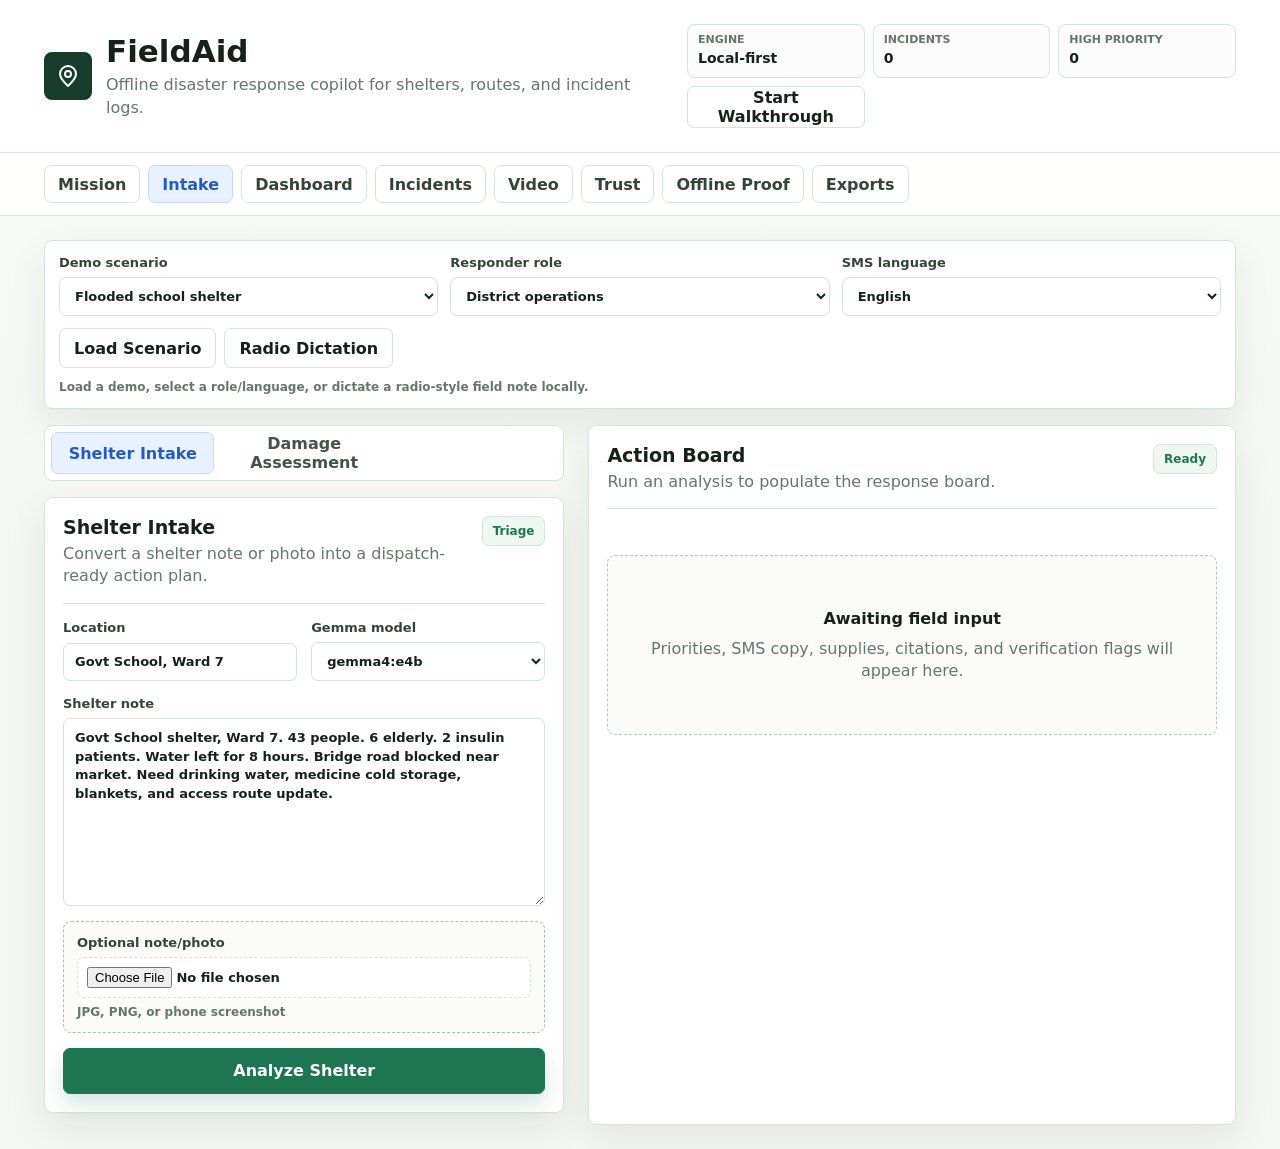
==== commit d720aac0: "Move walkthrough controls to top status bar instead of floating buttons and bottom nav" ====
--- a/walkthrough/static/index.html
+++ b/walkthrough/static/index.html
@@ -28,6 +28,13 @@
           <span>High priority</span>
           <strong id="highCount">0</strong>
         </div>
+        <button type="button" id="walkthroughStart" class="wt-start">Start Walkthrough</button>
+        <div id="walkthroughNav" class="wt-nav hidden">
+          <button type="button" id="walkthroughPrev" class="wt-arrow" disabled>&#9664;</button>
+          <span id="walkthroughCounter" class="wt-counter">1 / 11</span>
+          <button type="button" id="walkthroughNext" class="wt-arrow">Next &#9654;</button>
+        </div>
+        <button type="button" id="walkthroughEnd" class="wt-end-btn hidden">End</button>
       </div>
     </header>
 
@@ -458,19 +465,6 @@
       </section>
     </main>
 
-    <!-- Walkthrough Start Button -->
-    <a href="#" id="walkthroughStart" class="walkthrough-start-btn">▶ Start Walkthrough</a>
-
-    <!-- Walkthrough End Button -->
-    <button type="button" id="walkthroughEnd" class="walkthrough-end-btn">✕</button>
-
-    <!-- Walkthrough Navigation Bar -->
-    <div id="walkthroughNav" class="walkthrough-nav-bar">
-      <button type="button" id="walkthroughPrev" class="walkthrough-arrow walkthrough-arrow-prev" disabled>◀</button>
-      <div id="walkthroughCounter" class="walkthrough-counter">Step 0 / 11</div>
-      <button type="button" id="walkthroughNext" class="walkthrough-arrow walkthrough-arrow-next">Next ▶</button>
-    </div>
-
     <script src="/static/app.js"></script>
   </body>
 </html>
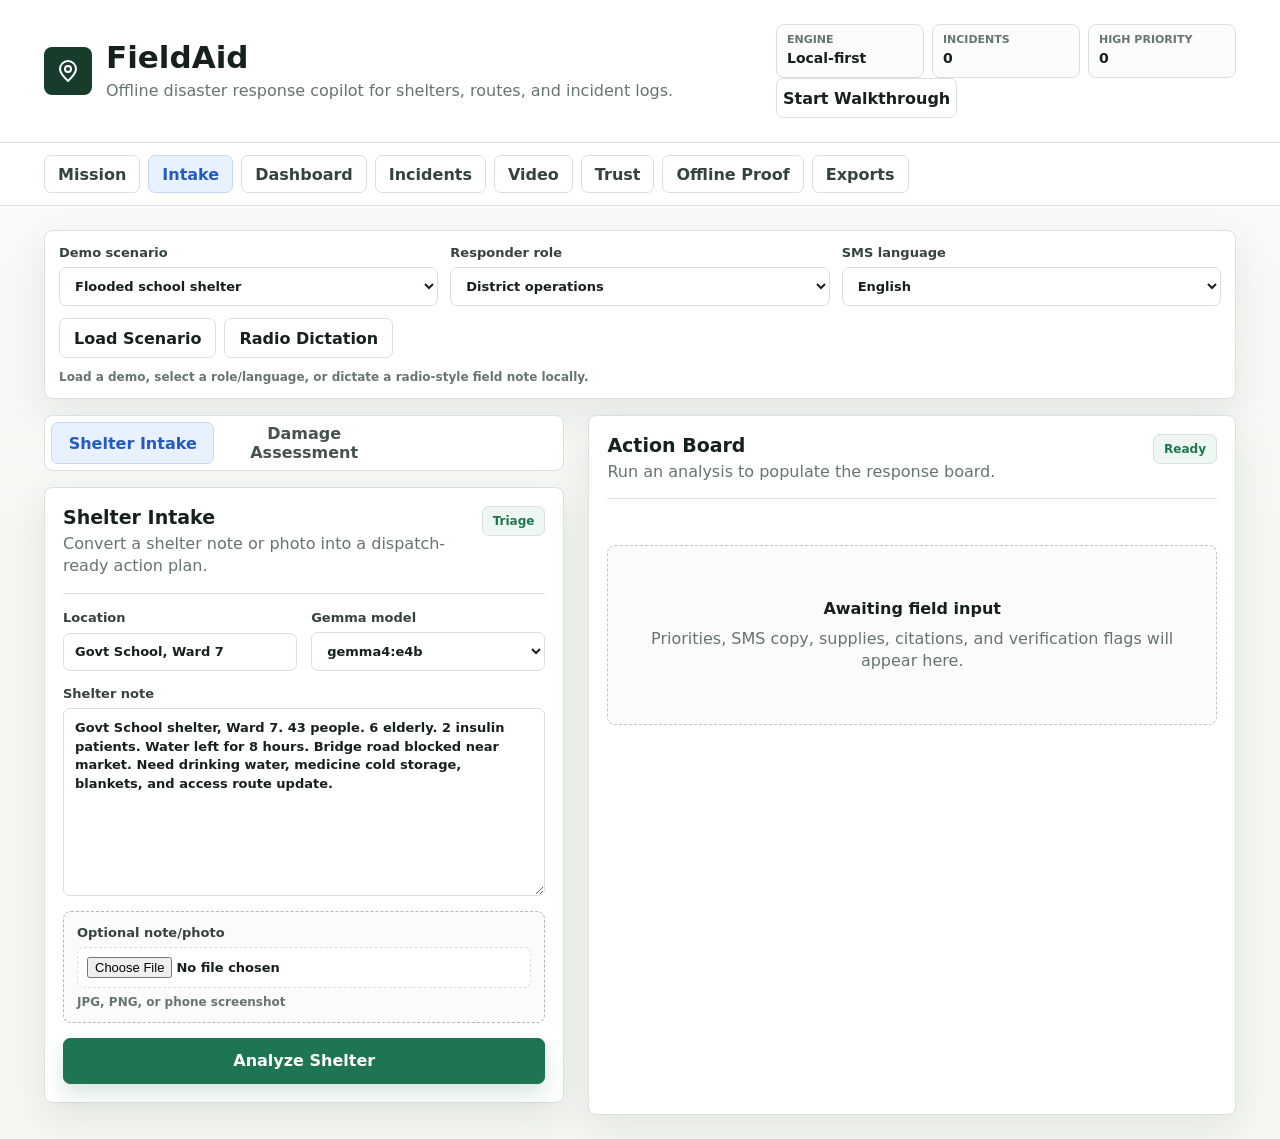
==== commit b4913bc1: "Wrap status strip in flex container so walkthrough button is visible" ====
--- a/walkthrough/static/index.html
+++ b/walkthrough/static/index.html
@@ -15,18 +15,20 @@
           <p>Offline disaster response copilot for shelters, routes, and incident logs.</p>
         </div>
       </div>
-      <div class="status-strip" aria-label="System status">
-        <div class="status-card">
-          <span>Engine</span>
-          <strong id="engineStatus">Local-first</strong>
-        </div>
-        <div class="status-card">
-          <span>Incidents</span>
-          <strong id="incidentCount">0</strong>
-        </div>
-        <div class="status-card">
-          <span>High priority</span>
-          <strong id="highCount">0</strong>
+      <div class="status-wrap" aria-label="System status">
+        <div class="status-strip">
+          <div class="status-card">
+            <span>Engine</span>
+            <strong id="engineStatus">Local-first</strong>
+          </div>
+          <div class="status-card">
+            <span>Incidents</span>
+            <strong id="incidentCount">0</strong>
+          </div>
+          <div class="status-card">
+            <span>High priority</span>
+            <strong id="highCount">0</strong>
+          </div>
         </div>
         <button type="button" id="walkthroughStart" class="wt-start">Start Walkthrough</button>
         <div id="walkthroughNav" class="wt-nav hidden">
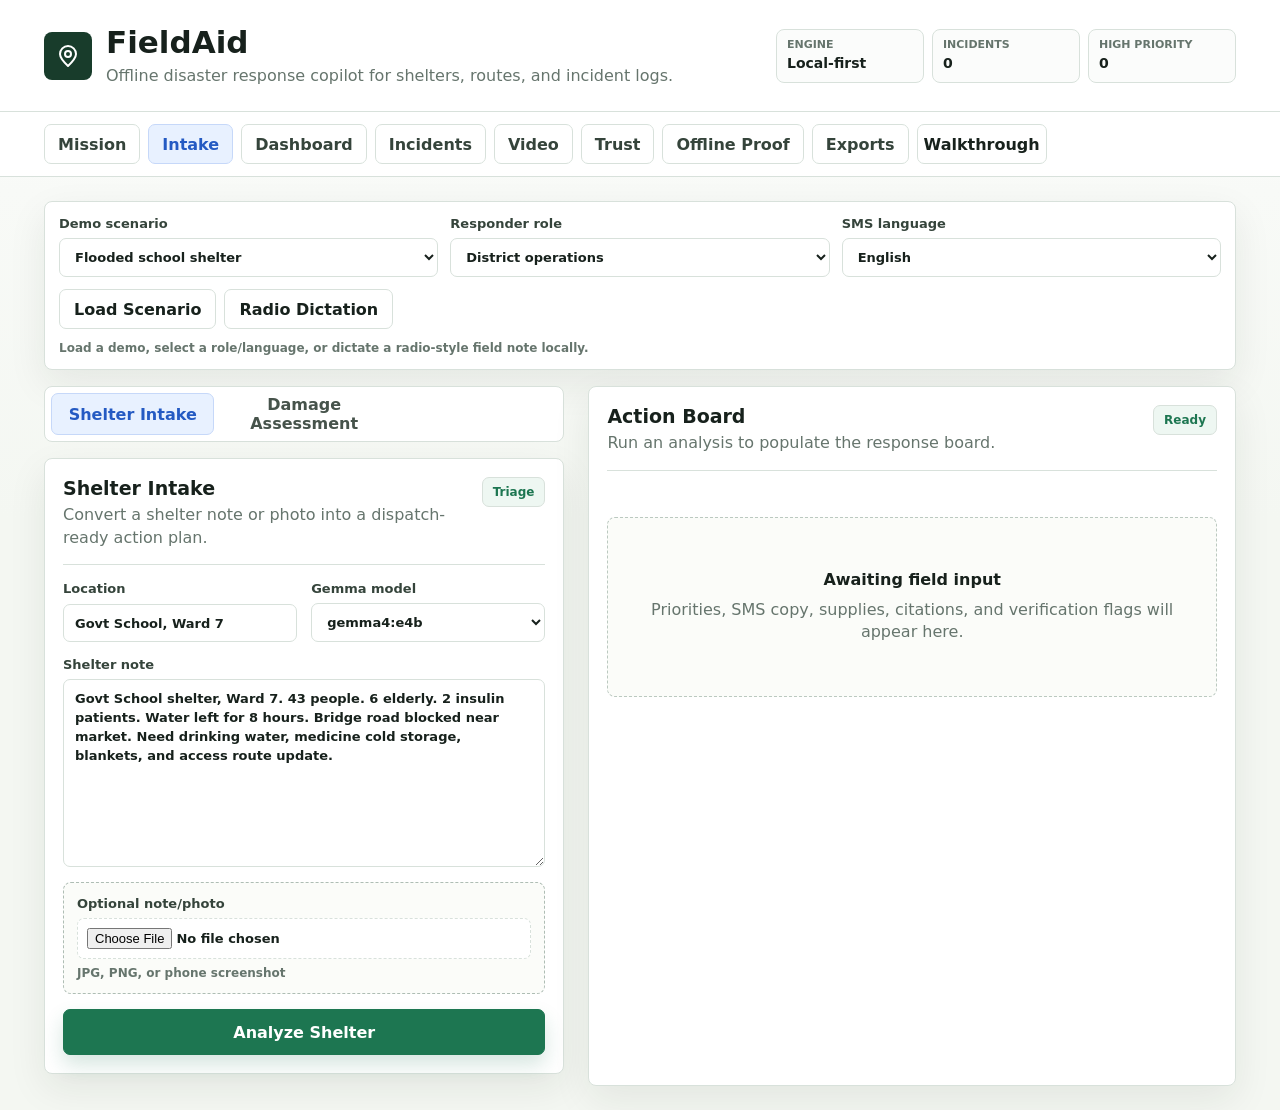
==== commit 4e845852: "Move walkthrough button to nav bar beside Exports tab, remove top-bar and bottom-nav versions" ====
--- a/walkthrough/static/index.html
+++ b/walkthrough/static/index.html
@@ -30,13 +30,6 @@
             <strong id="highCount">0</strong>
           </div>
         </div>
-        <button type="button" id="walkthroughStart" class="wt-start">Start Walkthrough</button>
-        <div id="walkthroughNav" class="wt-nav hidden">
-          <button type="button" id="walkthroughPrev" class="wt-arrow" disabled>&#9664;</button>
-          <span id="walkthroughCounter" class="wt-counter">1 / 11</span>
-          <button type="button" id="walkthroughNext" class="wt-arrow">Next &#9654;</button>
-        </div>
-        <button type="button" id="walkthroughEnd" class="wt-end-btn hidden">End</button>
       </div>
     </header>
 
@@ -49,6 +42,13 @@
       <a href="#trust" data-page-link="trust">Trust</a>
       <a href="#offline" data-page-link="offline">Offline Proof</a>
       <a href="#exports" data-page-link="exports">Exports</a>
+      <button type="button" id="walkthroughStart" class="wt-start">Walkthrough</button>
+      <div id="walkthroughNav" class="wt-nav hidden">
+        <button type="button" id="walkthroughPrev" class="wt-arrow" disabled>&#9664;</button>
+        <span id="walkthroughCounter" class="wt-counter">1 / 11</span>
+        <button type="button" id="walkthroughNext" class="wt-arrow">Next &#9654;</button>
+      </div>
+      <button type="button" id="walkthroughEnd" class="wt-end-btn hidden">End</button>
     </nav>
 
     <main>
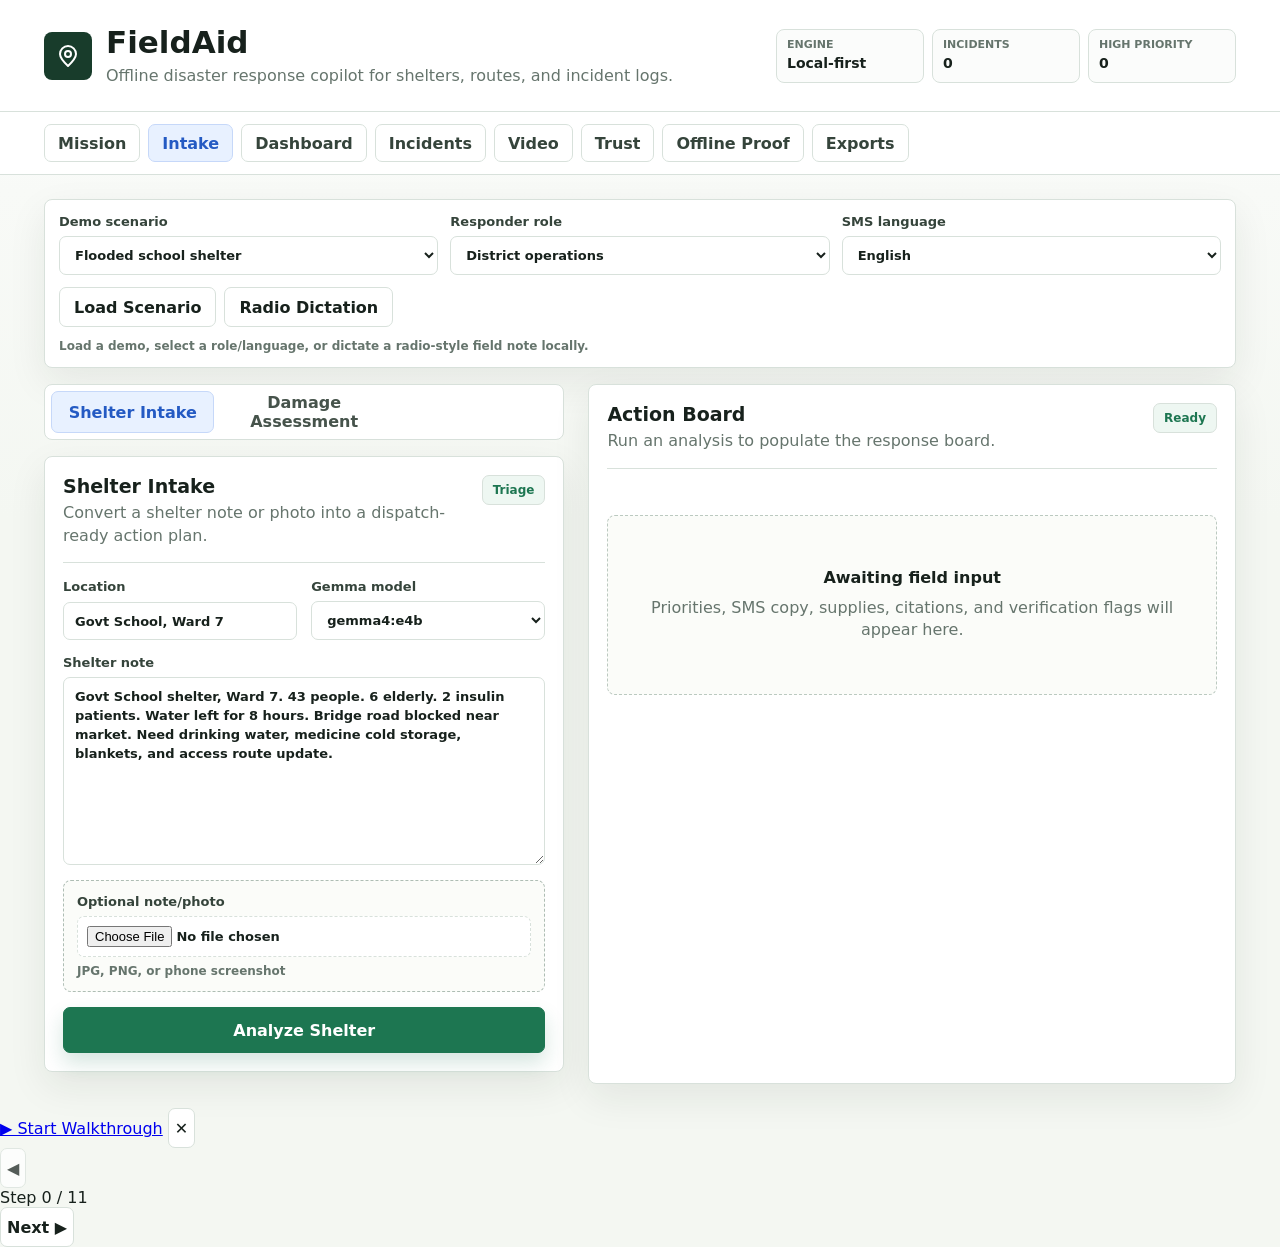
==== commit ac4f8b98: "Fix walkthrough: copy all files to repo root, remove stray variable" ====
--- a/walkthrough/static/index.html
+++ b/walkthrough/static/index.html
@@ -15,20 +15,18 @@
           <p>Offline disaster response copilot for shelters, routes, and incident logs.</p>
         </div>
       </div>
-      <div class="status-wrap" aria-label="System status">
-        <div class="status-strip">
-          <div class="status-card">
-            <span>Engine</span>
-            <strong id="engineStatus">Local-first</strong>
-          </div>
-          <div class="status-card">
-            <span>Incidents</span>
-            <strong id="incidentCount">0</strong>
-          </div>
-          <div class="status-card">
-            <span>High priority</span>
-            <strong id="highCount">0</strong>
-          </div>
+      <div class="status-strip" aria-label="System status">
+        <div class="status-card">
+          <span>Engine</span>
+          <strong id="engineStatus">Local-first</strong>
+        </div>
+        <div class="status-card">
+          <span>Incidents</span>
+          <strong id="incidentCount">0</strong>
+        </div>
+        <div class="status-card">
+          <span>High priority</span>
+          <strong id="highCount">0</strong>
         </div>
       </div>
     </header>
@@ -42,13 +40,6 @@
       <a href="#trust" data-page-link="trust">Trust</a>
       <a href="#offline" data-page-link="offline">Offline Proof</a>
       <a href="#exports" data-page-link="exports">Exports</a>
-      <button type="button" id="walkthroughStart" class="wt-start">Walkthrough</button>
-      <div id="walkthroughNav" class="wt-nav hidden">
-        <button type="button" id="walkthroughPrev" class="wt-arrow" disabled>&#9664;</button>
-        <span id="walkthroughCounter" class="wt-counter">1 / 11</span>
-        <button type="button" id="walkthroughNext" class="wt-arrow">Next &#9654;</button>
-      </div>
-      <button type="button" id="walkthroughEnd" class="wt-end-btn hidden">End</button>
     </nav>
 
     <main>
@@ -467,6 +458,19 @@
       </section>
     </main>
 
+    <!-- Walkthrough Start Button -->
+    <a href="#" id="walkthroughStart" class="walkthrough-start-btn">▶ Start Walkthrough</a>
+
+    <!-- Walkthrough End Button -->
+    <button type="button" id="walkthroughEnd" class="walkthrough-end-btn">✕</button>
+
+    <!-- Walkthrough Navigation Bar -->
+    <div id="walkthroughNav" class="walkthrough-nav-bar">
+      <button type="button" id="walkthroughPrev" class="walkthrough-arrow walkthrough-arrow-prev" disabled>◀</button>
+      <div id="walkthroughCounter" class="walkthrough-counter">Step 0 / 11</div>
+      <button type="button" id="walkthroughNext" class="walkthrough-arrow walkthrough-arrow-next">Next ▶</button>
+    </div>
+
     <script src="/static/app.js"></script>
   </body>
 </html>
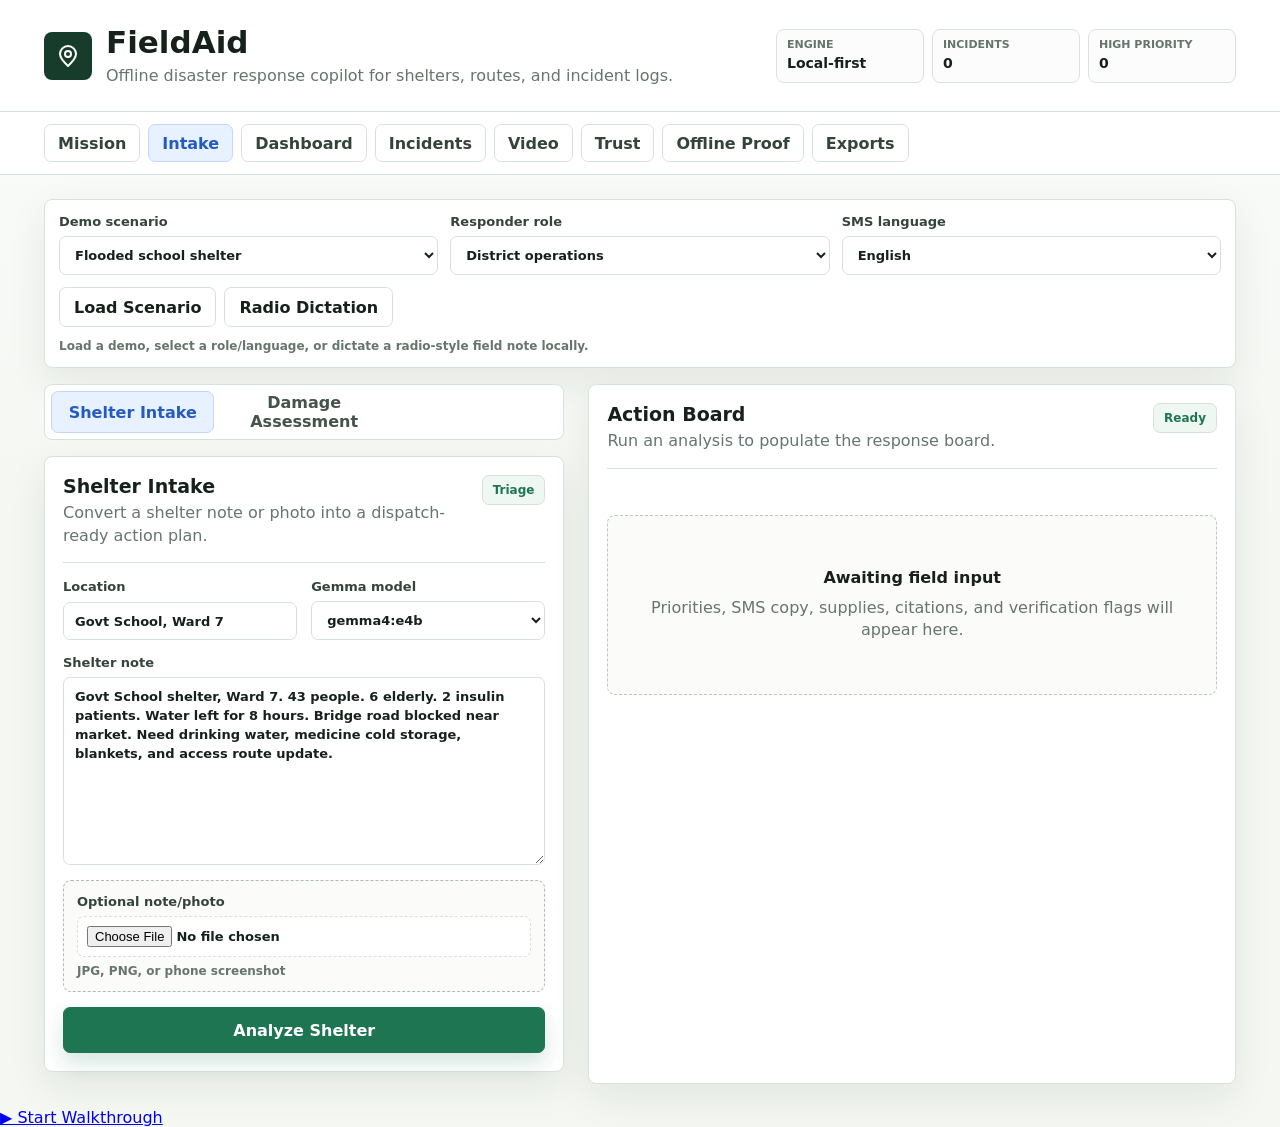
==== commit 5b6c3a50: "Fix walkthrough launch and Colab startup flow" ====
--- a/walkthrough/static/index.html
+++ b/walkthrough/static/index.html
@@ -169,7 +169,7 @@
                   <span class="file-hint">JPG, PNG, or phone screenshot</span>
                 </label>
                 <div class="local-preview hidden" data-file-preview></div>
-                <button class="primary" type="submit">Analyze Shelter</button>
+                <button class="primary" id="analyzeShelter" type="submit">Analyze Shelter</button>
               </form>
             </section>
 
@@ -212,7 +212,7 @@
                   <span class="file-hint">Road, bridge, shelter, supply list, or map photo</span>
                 </label>
                 <div class="local-preview hidden" data-file-preview></div>
-                <button class="primary" type="submit">Assess Damage</button>
+                <button class="primary" id="assessDamage" type="submit">Assess Damage</button>
               </form>
             </section>
           </section>
@@ -462,10 +462,10 @@
     <a href="#" id="walkthroughStart" class="walkthrough-start-btn">▶ Start Walkthrough</a>
 
     <!-- Walkthrough End Button -->
-    <button type="button" id="walkthroughEnd" class="walkthrough-end-btn">✕</button>
+    <button type="button" id="walkthroughEnd" class="walkthrough-end-btn hidden">✕</button>
 
     <!-- Walkthrough Navigation Bar -->
-    <div id="walkthroughNav" class="walkthrough-nav-bar">
+    <div id="walkthroughNav" class="walkthrough-nav-bar hidden">
       <button type="button" id="walkthroughPrev" class="walkthrough-arrow walkthrough-arrow-prev" disabled>◀</button>
       <div id="walkthroughCounter" class="walkthrough-counter">Step 0 / 11</div>
       <button type="button" id="walkthroughNext" class="walkthrough-arrow walkthrough-arrow-next">Next ▶</button>
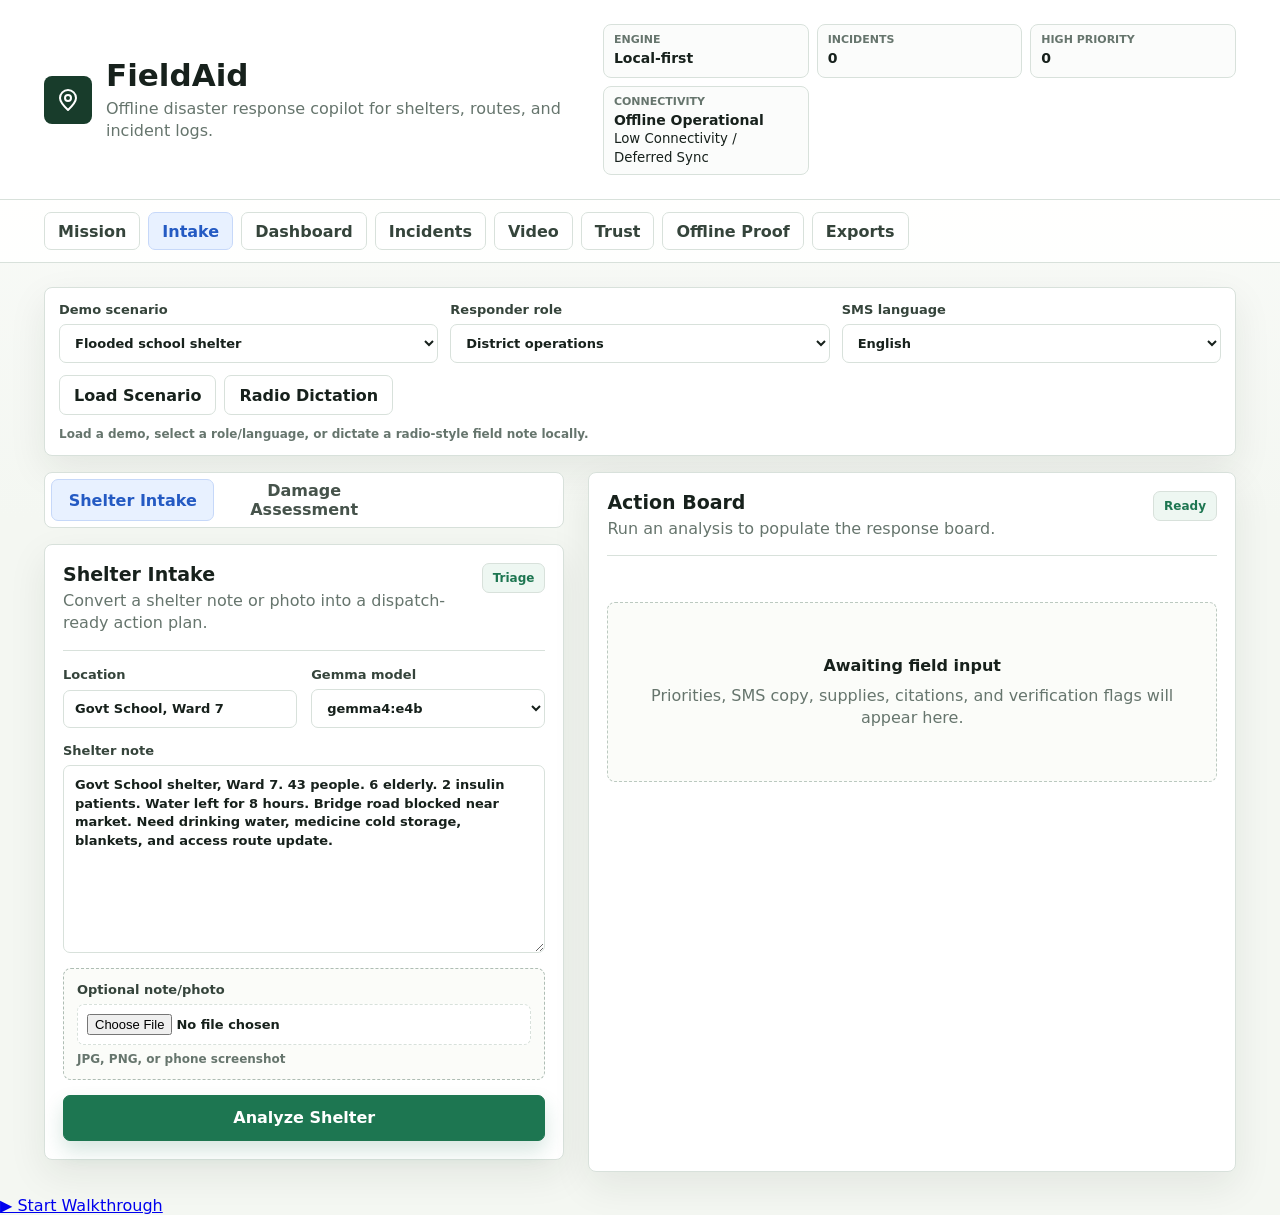
==== commit 2337a862: "Add optional context enrichment walkthrough step" ====
--- a/walkthrough/static/index.html
+++ b/walkthrough/static/index.html
@@ -28,6 +28,11 @@
           <span>High priority</span>
           <strong id="highCount">0</strong>
         </div>
+        <div class="status-card connectivity-card">
+          <span>Connectivity</span>
+          <strong id="connectivityBadge" class="connectivity-badge">Offline Operational</strong>
+          <small>Low Connectivity / Deferred Sync</small>
+        </div>
       </div>
     </header>
 
@@ -200,6 +205,34 @@
                   Field note
                   <textarea name="note_text" rows="8">Photo from volunteer near market bridge. Road appears blocked after flooding. Need route safety assessment and alternate access for water delivery.</textarea>
                 </label>
+                <section class="context-card" aria-label="Optional online context">
+                  <div class="context-heading">
+                    <div>
+                      <strong>Optional Online Context</strong>
+                      <p>Use when connectivity exists. FieldAid still works without these fields.</p>
+                    </div>
+                    <span class="scenario-label">Enrichment</span>
+                  </div>
+                  <div class="form-grid">
+                    <label>
+                      Weather snapshot
+                      <input name="weather_context" placeholder="Example: heavy rain, 42 mm last 6h, wind 32 km/h">
+                    </label>
+                    <label>
+                      Map / Street View context
+                      <input name="map_context" placeholder="Example: only bridge access to Ward 7 market route">
+                    </label>
+                  </div>
+                  <label>
+                    Satellite / before-assessment context
+                    <textarea name="satellite_context" rows="3" placeholder="Example: pre-event imagery showed two-lane paved road; current image shows overtopping and shoulder erosion."></textarea>
+                  </label>
+                  <label>
+                    External context URL
+                    <input name="external_context_url" placeholder="Optional map, weather, Street View, or satellite source URL">
+                  </label>
+                  <p class="inline-note">Online sources are supporting context only. FieldAid does not require them and never declares routes or structures safe from imagery.</p>
+                </section>
                 <label class="file-row">
                   <span>Before image</span>
                   <input name="before_image" type="file" accept="image/*">
@@ -467,7 +500,7 @@
     <!-- Walkthrough Navigation Bar -->
     <div id="walkthroughNav" class="walkthrough-nav-bar hidden">
       <button type="button" id="walkthroughPrev" class="walkthrough-arrow walkthrough-arrow-prev" disabled>◀</button>
-      <div id="walkthroughCounter" class="walkthrough-counter">Step 0 / 11</div>
+      <div id="walkthroughCounter" class="walkthrough-counter">Step 0 / 12</div>
       <button type="button" id="walkthroughNext" class="walkthrough-arrow walkthrough-arrow-next">Next ▶</button>
     </div>
 
